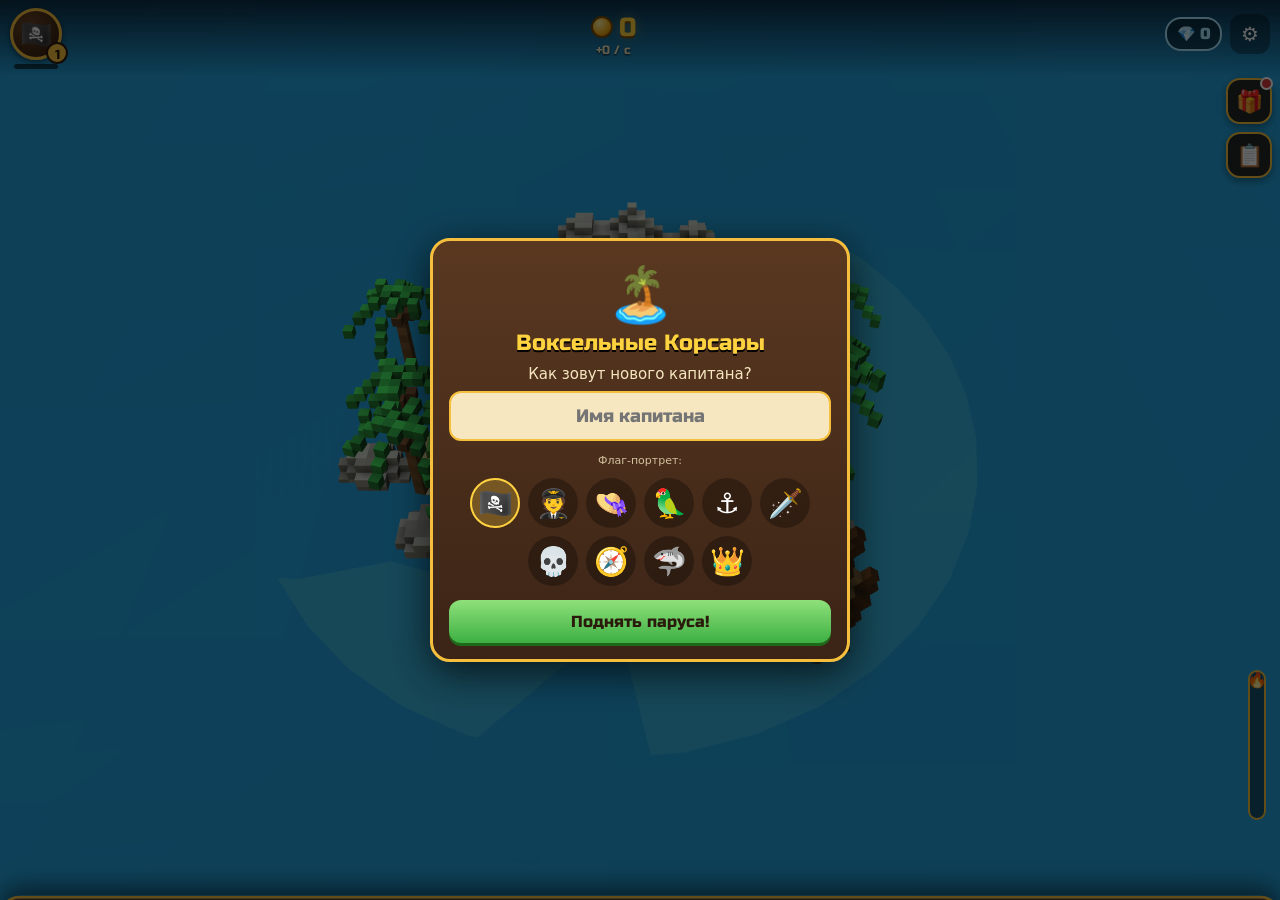
==== voxel-corsairs/android/app/src/main/assets/index.html @ b0c82ed8 "Add Voxel Corsairs: voxel pirate clicker/strategy game for Android A WebGL (three.js) game in a WebV" ====
<!doctype html>
<html lang="ru">
<head>
  <meta charset="utf-8">
  <meta name="viewport" content="width=device-width, initial-scale=1, maximum-scale=1, user-scalable=no, viewport-fit=cover">
  <title>Воксельные Корсары</title>
  <link rel="stylesheet" href="css/style.css">
</head>
<body>
  <canvas id="gl"></canvas>
  <div id="fx"></div>

  <div id="hud" class="hidden">
    <div id="topbar">
      <button id="cap-btn" class="cap" data-act="tab:captain">
        <span class="ava" id="hud-ava">🏴‍☠️</span>
        <span class="lvl" id="hud-lvl">1</span>
        <span class="xpbar"><i id="hud-xp"></i></span>
      </button>
      <div class="gold">
        <div class="row"><span class="coin"></span><b id="hud-gold">0</b></div>
        <small id="hud-gps">0 / с</small>
      </div>
      <button class="pearls" data-act="tab:shop"><span>💎</span><b id="hud-pearls">0</b></button>
      <button id="btn-settings" class="icon-btn" data-act="settings">⚙️</button>
    </div>
    <button id="objective" data-act="objective"></button>
    <div id="boosts"></div>
    <div id="side">
      <button class="side-btn" id="btn-daily" data-act="daily">🎁<i class="dot hidden"></i></button>
      <button class="side-btn" id="btn-quests" data-act="quests">📋<i class="dot hidden"></i></button>
      <button class="side-btn hidden" id="btn-build" data-act="buildmode">🏗️</button>
    </div>
    <div id="frenzy"><i></i><span>🔥</span></div>
    <div id="tap-hint" class="hidden">👆 Тапайте по острову!</div>
  </div>

  <nav id="tabs" class="hidden">
    <button data-tab="island"><span>🏝️</span>Остров</button>
    <button data-tab="ship"><span>⛵</span>Корабль</button>
    <button data-tab="map"><span>🗺️</span>Карта</button>
    <button data-tab="captain"><span>🏴‍☠️</span>Капитан</button>
    <button data-tab="shop"><span>🛒</span>Лавка</button>
    <button data-tab="duel"><span>⚔️</span>Дуэль</button>
  </nav>

  <section id="panel" class="sheet">
    <header>
      <h2 id="panel-title"></h2>
      <button class="icon-btn" data-act="close">✕</button>
    </header>
    <div id="panel-sub" class="subtabs"></div>
    <div id="panel-body" class="body"></div>
  </section>

  <div id="battle-ui" class="hidden"></div>
  <div id="dialogue" class="hidden"></div>
  <div id="modals"></div>
  <div id="toasts"></div>

  <div id="loading">
    <div class="logo">ВОКСЕЛЬНЫЕ<br><span>КОРСАРЫ</span></div>
    <div class="spinner"></div>
    <div id="load-msg">Поднимаем паруса…</div>
  </div>

  <script src="lib/three.min.js"></script>
  <script src="js/util.js"></script>
  <script src="js/data.js"></script>
  <script src="js/story.js"></script>
  <script src="js/state.js"></script>
  <script src="js/combat.js"></script>
  <script src="js/voxel.js"></script>
  <script src="js/models.js"></script>
  <script src="js/scene.js"></script>
  <script src="js/audio.js"></script>
  <script src="js/net.js"></script>
  <script src="js/ui.js"></script>
  <script src="js/panels.js"></script>
  <script src="js/battle.js"></script>
  <script src="js/events.js"></script>
  <script src="js/duel.js"></script>
  <script src="js/game.js"></script>
</body>
</html>
---- voxel-corsairs/android/app/src/main/assets/css/style.css ----
@font-face {
  font-family: 'Russo';
  src: url('../fonts/RussoOne-Regular.ttf') format('truetype');
  font-display: block;
}

:root {
  --bg: #0a1a2f;
  --wood: #4a2e1b;
  --wood2: #2d1a0e;
  --wood3: #6b4423;
  --paper: #f6e7c1;
  --paper2: #e9d3a1;
  --ink: #2a1a0c;
  --ink2: #5a4128;
  --gold: #f5be3c;
  --gold2: #ffd23f;
  --red: #d63a3a;
  --green: #3cb043;
  --blue: #3a7bd5;
  --pearl: #a8e6ff;
  --tabs-h: 62px;
  --safe-t: env(safe-area-inset-top, 0px);
  --safe-b: env(safe-area-inset-bottom, 0px);
}

* { box-sizing: border-box; -webkit-tap-highlight-color: transparent; }
html, body {
  margin: 0; padding: 0; width: 100%; height: 100%; overflow: hidden;
  background: var(--bg); color: #fff;
  font-family: Roboto, 'Segoe UI', system-ui, sans-serif; font-size: 15px;
  user-select: none; -webkit-user-select: none; touch-action: none;
  overscroll-behavior: none;
}
button { font-family: inherit; font-size: inherit; color: inherit; background: none; border: 0; padding: 0; cursor: pointer; }
.hidden { display: none !important; }
.r { font-family: 'Russo', sans-serif; letter-spacing: 0.3px; }

#gl { position: fixed; inset: 0; width: 100%; height: 100%; display: block; touch-action: none; }
#fx { position: fixed; inset: 0; pointer-events: none; overflow: hidden; z-index: 5; }

/* ---------------------------------------------------------------- HUD */
#hud { position: fixed; inset: 0; pointer-events: none; z-index: 10; }
#hud button, #hud .gold { pointer-events: auto; }
#topbar {
  position: absolute; left: 0; right: 0; top: 0;
  padding: calc(var(--safe-t) + 8px) 10px 18px;
  display: flex; align-items: center; gap: 8px;
  background: linear-gradient(rgba(5, 14, 28, 0.78), rgba(5, 14, 28, 0));
}
.cap { position: relative; width: 52px; height: 52px; flex: none; }
.cap .ava {
  position: absolute; inset: 0; border-radius: 50%; display: grid; place-items: center; font-size: 26px;
  background: radial-gradient(circle at 35% 30%, #6b4423, #2d1a0e); border: 3px solid var(--gold);
  box-shadow: 0 2px 6px rgba(0, 0, 0, 0.5);
}
.cap .lvl {
  position: absolute; right: -6px; bottom: -4px; min-width: 22px; height: 22px; padding: 0 4px; border-radius: 11px;
  background: var(--gold); color: var(--ink); font: 13px/22px 'Russo', sans-serif; text-align: center; border: 2px solid var(--wood2);
}
.cap .xpbar { position: absolute; left: 4px; right: 4px; bottom: -9px; height: 5px; border-radius: 3px; background: rgba(0, 0, 0, 0.6); overflow: hidden; }
.cap .xpbar i { display: block; height: 100%; width: 0; background: linear-gradient(90deg, #7dff9a, #3cb043); }
.gold { flex: 1; min-width: 0; text-align: center; }
.gold .row { display: flex; justify-content: center; align-items: center; gap: 6px; }
.gold b { font: 26px 'Russo', sans-serif; color: var(--gold2); text-shadow: 0 2px 0 #7a4a00, 0 0 12px rgba(255, 190, 60, 0.35); white-space: nowrap; }
.gold small { display: block; color: #fff3c4; font: 12px 'Russo', sans-serif; opacity: 0.9; text-shadow: 0 1px 2px #000; }
.coin { width: 22px; height: 22px; border-radius: 50%; background: radial-gradient(circle at 35% 30%, #fff2a0, #f0b020 55%, #b07400); border: 2px solid #7a4a00; flex: none; }
.pearls {
  display: flex; align-items: center; gap: 4px; padding: 6px 10px; border-radius: 16px;
  background: rgba(0, 0, 0, 0.45); border: 2px solid var(--pearl); font: 15px 'Russo', sans-serif; color: var(--pearl);
}
.icon-btn { width: 40px; height: 40px; border-radius: 12px; display: grid; place-items: center; font-size: 20px; background: rgba(0, 0, 0, 0.35); }

#objective {
  position: absolute; left: 10px; right: 64px; top: calc(var(--safe-t) + 78px);
  display: flex; align-items: center; gap: 8px; padding: 7px 10px; border-radius: 12px; text-align: left;
  background: rgba(36, 22, 10, 0.86); border: 2px solid var(--gold); color: #fff; font-size: 13px;
  box-shadow: 0 3px 8px rgba(0, 0, 0, 0.4);
}
#objective .ico { font-size: 20px; }
#objective .t { flex: 1; min-width: 0; }
#objective .t b { display: block; color: var(--gold2); font: 12px 'Russo', sans-serif; white-space: nowrap; overflow: hidden; text-overflow: ellipsis; }
#objective .t span { display: block; white-space: nowrap; overflow: hidden; text-overflow: ellipsis; }
#objective .go { padding: 5px 9px; border-radius: 9px; background: var(--gold); color: var(--ink); font: 12px 'Russo', sans-serif; flex: none; }
#objective.done { border-color: #7dff9a; animation: pulse 1s infinite; }
#objective .bar { height: 4px; background: rgba(255, 255, 255, 0.15); border-radius: 2px; margin-top: 3px; overflow: hidden; }
#objective .bar i { display: block; height: 100%; background: var(--gold2); }

#boosts { position: absolute; left: 10px; top: calc(var(--safe-t) + 136px); display: flex; flex-direction: column; gap: 6px; }
.boost { display: flex; align-items: center; gap: 4px; padding: 3px 8px; border-radius: 10px; background: rgba(0, 0, 0, 0.55); border: 1px solid var(--gold); font: 12px 'Russo', sans-serif; color: var(--gold2); }

#side { position: absolute; right: 8px; top: calc(var(--safe-t) + 78px); display: flex; flex-direction: column; gap: 8px; }
.side-btn { position: relative; width: 46px; height: 46px; border-radius: 14px; font-size: 22px; background: rgba(36, 22, 10, 0.86); border: 2px solid var(--gold); box-shadow: 0 3px 8px rgba(0, 0, 0, 0.4); }
.dot { position: absolute; right: -3px; top: -3px; width: 13px; height: 13px; border-radius: 50%; background: var(--red); border: 2px solid #fff; }
#frenzy {
  position: absolute; right: 14px; bottom: calc(var(--tabs-h) + var(--safe-b) + 18px); width: 18px; height: 150px;
  border-radius: 9px; background: rgba(0, 0, 0, 0.5); border: 2px solid var(--gold); overflow: hidden;
}
#frenzy i { position: absolute; left: 0; right: 0; bottom: 0; height: 0; background: linear-gradient(0deg, #ff6a2b, #ffd23f); transition: height 0.15s; }
#frenzy span { position: absolute; left: -3px; top: -2px; font-size: 16px; }
#frenzy.on { box-shadow: 0 0 18px #ff9b2a; animation: pulse 0.5s infinite; }
#tap-hint {
  position: absolute; left: 50%; top: 52%; transform: translateX(-50%);
  padding: 10px 16px; border-radius: 16px; background: rgba(0, 0, 0, 0.6); font: 16px 'Russo', sans-serif; color: var(--gold2);
  animation: bob 1.2s ease-in-out infinite; white-space: nowrap;
}
@keyframes bob { 0%, 100% { transform: translate(-50%, 0); } 50% { transform: translate(-50%, -8px); } }
@keyframes pulse { 0%, 100% { filter: brightness(1); } 50% { filter: brightness(1.35); } }

/* ---------------------------------------------------------------- tabs */
#tabs {
  position: fixed; left: 0; right: 0; bottom: 0; z-index: 30; height: calc(var(--tabs-h) + var(--safe-b));
  padding-bottom: var(--safe-b); display: flex;
  background: linear-gradient(#5a3820, #2d1a0e); border-top: 3px solid var(--gold);
  box-shadow: 0 -4px 12px rgba(0, 0, 0, 0.5);
}
#tabs button { flex: 1; display: flex; flex-direction: column; align-items: center; justify-content: center; font-size: 10.5px; color: #e8d3a1; gap: 1px; position: relative; }
#tabs button span { font-size: 22px; line-height: 26px; }
#tabs button.active { color: var(--gold2); background: linear-gradient(rgba(255, 210, 63, 0.18), rgba(255, 210, 63, 0)); }
#tabs button.active::before { content: ''; position: absolute; top: 0; left: 20%; right: 20%; height: 3px; background: var(--gold2); border-radius: 0 0 3px 3px; }
#tabs button.locked { opacity: 0.35; }
#tabs button.attn::after { content: ''; position: absolute; top: 6px; right: 22%; width: 10px; height: 10px; border-radius: 50%; background: var(--red); border: 2px solid #fff; }

/* ---------------------------------------------------------------- panel sheet */
.sheet {
  position: fixed; left: 0; right: 0; z-index: 25;
  bottom: calc(var(--tabs-h) + var(--safe-b)); height: 64%; max-height: calc(100% - var(--tabs-h) - var(--safe-b) - var(--safe-t) - 70px);
  display: flex; flex-direction: column;
  background: linear-gradient(#5a3820, #3b2416 40px), repeating-linear-gradient(0deg, #3b2416 0 34px, #34200f 34px 36px);
  background-blend-mode: normal;
  border-top: 3px solid var(--gold); border-radius: 20px 20px 0 0;
  box-shadow: 0 -8px 24px rgba(0, 0, 0, 0.55);
  transform: translateY(110%); transition: transform 0.25s ease-out;
}
.sheet.open { transform: translateY(0); }
.sheet.tall { height: 82%; }
.sheet header { display: flex; align-items: center; padding: 10px 12px 6px 16px; gap: 8px; }
.sheet h2 { flex: 1; margin: 0; font: 20px 'Russo', sans-serif; color: var(--gold2); text-shadow: 0 2px 0 #000; }
.sheet .body { flex: 1; overflow-y: auto; padding: 4px 10px 16px; -webkit-overflow-scrolling: touch; touch-action: pan-y; }
.subtabs { display: flex; gap: 6px; padding: 0 10px 6px; overflow-x: auto; }
.subtabs:empty { display: none; }
.subtabs button { padding: 6px 12px; border-radius: 12px; background: rgba(0, 0, 0, 0.3); color: #e8d3a1; font: 13px 'Russo', sans-serif; white-space: nowrap; }
.subtabs button.active { background: var(--gold); color: var(--ink); }

/* ---------------------------------------------------------------- cards & buttons */
.card {
  background: linear-gradient(var(--paper), var(--paper2)); color: var(--ink); border-radius: 14px; padding: 10px;
  margin: 8px 0; box-shadow: 0 3px 0 #1d1007, 0 4px 10px rgba(0, 0, 0, 0.35); position: relative;
}
.card.dark { background: rgba(0, 0, 0, 0.32); color: #f6e7c1; box-shadow: none; border: 1px solid rgba(255, 210, 63, 0.25); }
.card.locked { filter: grayscale(0.9) brightness(0.75); }
.card.hl { box-shadow: 0 0 0 3px var(--gold2), 0 4px 10px rgba(0, 0, 0, 0.35); }
.row { display: flex; align-items: center; gap: 10px; }
.grow { flex: 1; min-width: 0; }
.ico-big { width: 48px; height: 48px; border-radius: 12px; display: grid; place-items: center; font-size: 28px; background: rgba(90, 56, 32, 0.18); flex: none; position: relative; }
.ico-big .badge { position: absolute; right: -6px; bottom: -6px; background: var(--wood); color: var(--gold2); font: 11px/18px 'Russo', sans-serif; padding: 0 5px; border-radius: 9px; border: 1px solid var(--gold); }
.name { font: 15px 'Russo', sans-serif; }
.sub { font-size: 12.5px; color: var(--ink2); line-height: 1.3; }
.card.dark .sub { color: #d9c49a; }
.tag { display: inline-block; font-size: 11px; padding: 1px 6px; border-radius: 6px; background: rgba(0, 0, 0, 0.1); margin-right: 4px; }
.tag.g { background: #cdeec0; color: #1e5a12; }
.tag.y { background: #ffe9a8; color: #6a4a00; }
.tag.b { background: #cde4ff; color: #123a6a; }
.tag.r { background: #ffd0cc; color: #7a1010; }
.btn {
  display: inline-flex; align-items: center; justify-content: center; gap: 4px; min-width: 76px; padding: 8px 10px; border-radius: 12px;
  background: linear-gradient(#ffd96a, #f0a820); color: var(--ink); font: 14px 'Russo', sans-serif;
  box-shadow: 0 3px 0 #8a5a00; white-space: nowrap; flex: none;
}
.btn:active { transform: translateY(2px); box-shadow: 0 1px 0 #8a5a00; }
.btn.disabled, .btn:disabled { background: linear-gradient(#b9ad95, #8f846f); box-shadow: 0 3px 0 #5a5246; color: #3d362c; }
.btn.green { background: linear-gradient(#8fe07a, #3cb043); box-shadow: 0 3px 0 #1e6a1a; }
.btn.red { background: linear-gradient(#ff8a7a, #d63a3a); box-shadow: 0 3px 0 #7a1010; color: #fff; }
.btn.blue { background: linear-gradient(#9fd0ff, #3a7bd5); box-shadow: 0 3px 0 #123a6a; color: #fff; }
.btn.pearl { background: linear-gradient(#d8f4ff, #7fcff5); box-shadow: 0 3px 0 #2a6a8a; }
.btn.small { min-width: 0; padding: 5px 8px; font-size: 12px; }
.btn.wide { width: 100%; padding: 12px; font-size: 16px; }
.btn .c { font-size: 12px; }
.mini { font-size: 11px; opacity: 0.8; }
.bar { height: 8px; border-radius: 4px; background: rgba(0, 0, 0, 0.18); overflow: hidden; }
.bar i { display: block; height: 100%; background: linear-gradient(90deg, #ffd23f, #f0a820); }
.bar.hp i { background: linear-gradient(90deg, #7dff9a, #3cb043); }
.bar.red i { background: linear-gradient(90deg, #ff8a7a, #d63a3a); }
.bar.blue i { background: linear-gradient(90deg, #9fd0ff, #3a7bd5); }
.grid2 { display: grid; grid-template-columns: 1fr 1fr; gap: 8px; }
.grid3 { display: grid; grid-template-columns: repeat(3, 1fr); gap: 8px; }
.stat { background: rgba(90, 56, 32, 0.12); border-radius: 10px; padding: 6px 8px; font-size: 12px; }
.stat b { display: block; font: 15px 'Russo', sans-serif; }
.section-title { font: 14px 'Russo', sans-serif; color: var(--gold2); margin: 14px 4px 4px; display: flex; justify-content: space-between; align-items: center; }
.toggle-row { display: flex; gap: 6px; }
.toggle-row button { padding: 5px 10px; border-radius: 10px; background: rgba(0, 0, 0, 0.3); color: #e8d3a1; font: 12px 'Russo', sans-serif; }
.toggle-row button.active { background: var(--gold); color: var(--ink); }
.empty { text-align: center; opacity: 0.7; padding: 18px; }

/* island layout grid */
.plots { display: grid; grid-template-columns: repeat(4, 1fr); gap: 6px; margin: 8px 0; }
.plot {
  aspect-ratio: 1; border-radius: 12px; display: flex; flex-direction: column; align-items: center; justify-content: center;
  background: #5aa743; border: 2px solid #3d7a2a; font-size: 26px; position: relative; color: #fff;
}
.plot.shore { background: #e3cc8e; border-color: #b99a52; }
.plot.locked { background: #3a2a1a; border-color: #2a1a0e; font-size: 12px; color: #d9c49a; }
.plot.sel { box-shadow: 0 0 0 3px var(--gold2); animation: pulse 0.8s infinite; }
.plot.target { box-shadow: 0 0 0 3px #7dff9a; }
.plot small { font: 10px 'Russo', sans-serif; position: absolute; bottom: 2px; color: var(--ink); }
.plot .syn { position: absolute; top: 2px; right: 4px; font: 10px 'Russo', sans-serif; color: #fff; text-shadow: 0 1px 2px #000; }

/* ship deck slots */
.slots { display: flex; gap: 6px; flex-wrap: wrap; }
.slot { width: 52px; height: 52px; border-radius: 12px; border: 2px dashed #a08050; display: grid; place-items: center; font-size: 26px; background: rgba(90, 56, 32, 0.12); position: relative; }
.slot.full { border-style: solid; border-color: var(--wood3); background: rgba(255, 210, 63, 0.25); }
.slot small { position: absolute; bottom: -2px; right: 2px; font: 10px 'Russo', sans-serif; }

/* map */
#map-canvas { width: 100%; border-radius: 14px; display: block; touch-action: none; }
.exp-slot .bar { margin-top: 6px; }

/* talents */
.talent { display: flex; align-items: center; gap: 8px; padding: 6px; border-radius: 10px; background: rgba(90, 56, 32, 0.1); margin: 5px 0; }
.talent .pips { display: flex; gap: 2px; margin-top: 3px; flex-wrap: wrap; }
.talent .pips i { width: 9px; height: 5px; border-radius: 2px; background: rgba(0, 0, 0, 0.2); }
.talent .pips i.on { background: var(--gold); }
.shards { display: flex; gap: 6px; justify-content: center; margin: 6px 0; }
.shard { width: 34px; height: 44px; clip-path: polygon(50% 0, 100% 35%, 80% 100%, 20% 100%, 0 35%); background: #3a2a1a; opacity: 0.5; }
.shard.on { opacity: 1; box-shadow: 0 0 12px #fff; }

/* ---------------------------------------------------------------- dialogue */
#dialogue {
  position: fixed; left: 8px; right: 8px; bottom: calc(var(--safe-b) + 12px); z-index: 60;
  background: linear-gradient(var(--paper), var(--paper2)); color: var(--ink); border-radius: 18px; padding: 14px 14px 12px 88px;
  min-height: 120px; border: 3px solid var(--wood3); box-shadow: 0 6px 24px rgba(0, 0, 0, 0.6);
}
#dialogue .por {
  position: absolute; left: 10px; top: -22px; width: 70px; height: 70px; border-radius: 50%; display: grid; place-items: center; font-size: 40px;
  background: radial-gradient(circle at 35% 30%, #fff8e0, #d9b46a); border: 4px solid var(--wood3); box-shadow: 0 4px 10px rgba(0, 0, 0, 0.4);
}
#dialogue .who { font: 15px 'Russo', sans-serif; margin-bottom: 4px; }
#dialogue .txt { font-size: 15.5px; line-height: 1.38; min-height: 64px; }
#dialogue .nav { display: flex; justify-content: space-between; align-items: center; margin-top: 6px; font-size: 12px; color: var(--ink2); }
#dialogue .skip { padding: 4px 10px; border-radius: 8px; background: rgba(0, 0, 0, 0.08); font: 12px 'Russo', sans-serif; }
#dialogue .chapter { position: absolute; right: 12px; top: -14px; background: var(--wood); color: var(--gold2); font: 11px 'Russo', sans-serif; padding: 3px 10px; border-radius: 10px; border: 2px solid var(--gold); }
#dialogue-dim { position: fixed; inset: 0; z-index: 55; background: rgba(0, 0, 0, 0.35); }

/* ---------------------------------------------------------------- modals & toasts */
#modals { position: fixed; inset: 0; z-index: 70; pointer-events: none; }
.modal-wrap { position: absolute; inset: 0; background: rgba(0, 0, 0, 0.6); display: flex; align-items: center; justify-content: center; padding: 18px; pointer-events: auto; animation: fadein 0.15s; }
.modal {
  width: 100%; max-width: 420px; max-height: 88%; overflow-y: auto; border-radius: 20px; padding: 18px 16px 16px;
  background: linear-gradient(#5a3820, #3b2416); border: 3px solid var(--gold); box-shadow: 0 10px 40px rgba(0, 0, 0, 0.7); text-align: center;
  animation: popin 0.2s ease-out;
}
.modal h3 { margin: 0 0 8px; font: 22px 'Russo', sans-serif; color: var(--gold2); text-shadow: 0 2px 0 #000; }
.modal p { margin: 6px 0; line-height: 1.4; color: #f6e7c1; }
.modal .big { font: 30px 'Russo', sans-serif; color: var(--gold2); margin: 8px 0; }
.modal .icon { font-size: 54px; margin: 4px 0; }
.modal .btns { display: flex; gap: 8px; justify-content: center; margin-top: 14px; flex-wrap: wrap; }
.modal input[type=text] {
  width: 100%; padding: 12px; border-radius: 12px; border: 2px solid var(--gold); background: var(--paper); color: var(--ink);
  font: 18px 'Russo', sans-serif; text-align: center; user-select: text; -webkit-user-select: text;
}
.modal textarea { width: 100%; height: 90px; border-radius: 10px; font-size: 11px; user-select: text; -webkit-user-select: text; }
.modal .avatars { display: flex; flex-wrap: wrap; gap: 8px; justify-content: center; margin: 10px 0; }
.modal .avatars button { width: 50px; height: 50px; border-radius: 50%; font-size: 28px; background: rgba(0, 0, 0, 0.3); border: 2px solid transparent; }
.modal .avatars button.sel { border-color: var(--gold2); background: rgba(255, 210, 63, 0.25); }
.loot { display: flex; flex-wrap: wrap; gap: 8px; justify-content: center; margin: 10px 0; }
.loot div { background: rgba(0, 0, 0, 0.3); border-radius: 12px; padding: 6px 10px; font: 15px 'Russo', sans-serif; color: var(--gold2); }
@keyframes fadein { from { opacity: 0; } }
@keyframes popin { from { transform: scale(0.85); opacity: 0; } }
#toasts { position: fixed; left: 0; right: 0; top: calc(var(--safe-t) + 132px); z-index: 80; display: flex; flex-direction: column; align-items: center; gap: 6px; pointer-events: none; }
.toast {
  max-width: 88%; padding: 7px 12px; border-radius: 14px; background: rgba(36, 22, 10, 0.94); border: 2px solid var(--gold);
  font-size: 13px; color: #fff; box-shadow: 0 4px 12px rgba(0, 0, 0, 0.5); animation: toastin 0.25s ease-out; text-align: center;
}
.toast.ach { border-color: #7dff9a; }
.toast.bad { border-color: var(--red); }
@keyframes toastin { from { transform: translateY(-14px); opacity: 0; } }

/* ---------------------------------------------------------------- floaters */
.floater { position: absolute; font: 18px 'Russo', sans-serif; color: var(--gold2); text-shadow: 0 2px 0 #6a3a00, 0 0 6px #000; white-space: nowrap; transform: translate(-50%, -50%); animation: floatup 0.9s ease-out forwards; }
.floater.crit { font-size: 26px; color: #ff9b2a; }
.floater.dmg { color: #ff6a5a; text-shadow: 0 2px 0 #4a0000; }
.floater.heal { color: #7dff9a; }
.floater.pearl { color: var(--pearl); }
.floater.miss { color: #cfefff; font-size: 15px; }
@keyframes floatup { 0% { opacity: 0; margin-top: 0; } 15% { opacity: 1; } 100% { opacity: 0; margin-top: -70px; } }

/* ---------------------------------------------------------------- battle */
#battle-ui { position: fixed; inset: 0; z-index: 40; pointer-events: none; }
#battle-ui .bcard {
  position: absolute; left: 10px; right: 10px; padding: 8px 10px; border-radius: 14px; background: rgba(12, 18, 30, 0.78);
  border: 2px solid rgba(255, 210, 63, 0.6); pointer-events: auto;
}
#battle-ui .foe { top: calc(var(--safe-t) + 8px); border-color: rgba(255, 110, 90, 0.7); }
#battle-ui .me { bottom: calc(var(--safe-b) + 148px); }
.bcard .row { gap: 8px; }
.bcard .nm { font: 14px 'Russo', sans-serif; white-space: nowrap; overflow: hidden; text-overflow: ellipsis; }
.bcard .lv { font: 11px 'Russo', sans-serif; color: var(--gold2); }
.bcard .hpbar { height: 14px; border-radius: 7px; background: rgba(255, 255, 255, 0.12); overflow: hidden; margin-top: 4px; position: relative; }
.bcard .hpbar i { position: absolute; left: 0; top: 0; bottom: 0; background: linear-gradient(#8fe07a, #2e9a35); transition: width 0.2s; }
.bcard.foe .hpbar i { background: linear-gradient(#ff8a7a, #c62a2a); }
.bcard .hpbar span { position: absolute; inset: 0; text-align: center; font: 10px/14px 'Russo', sans-serif; text-shadow: 0 1px 1px #000; }
.bcard .minis { display: flex; gap: 6px; margin-top: 4px; }
.bcard .minis div { flex: 1; font-size: 10px; display: flex; align-items: center; gap: 3px; }
.bcard .minis .bar { flex: 1; height: 5px; background: rgba(255, 255, 255, 0.12); }
.bcard .fxs { font-size: 14px; min-height: 16px; }
.reload { width: 42px; height: 42px; flex: none; position: relative; }
.reload svg { width: 42px; height: 42px; transform: rotate(-90deg); }
.reload span { position: absolute; inset: 0; display: grid; place-items: center; font-size: 18px; }
#battle-ui .controls { position: absolute; left: 8px; right: 8px; bottom: calc(var(--safe-b) + 8px); pointer-events: auto; }
.ammo-row, .abil-row { display: flex; gap: 6px; margin-top: 6px; }
.ammo-row button, .abil-row button {
  flex: 1; height: 54px; border-radius: 12px; background: rgba(12, 18, 30, 0.82); border: 2px solid rgba(255, 255, 255, 0.2);
  display: flex; flex-direction: column; align-items: center; justify-content: center; font-size: 10px; position: relative; overflow: hidden; color: #fff;
}
.ammo-row button span, .abil-row button span { font-size: 20px; line-height: 22px; }
.ammo-row button.active { border-color: var(--gold2); background: rgba(80, 60, 10, 0.85); }
.abil-row button .cd { position: absolute; left: 0; right: 0; bottom: 0; background: rgba(0, 0, 0, 0.65); }
.abil-row button .cdt { position: absolute; inset: 0; display: grid; place-items: center; font: 16px 'Russo', sans-serif; }
.abil-row button.ready { border-color: #7dff9a; }
.abil-row .flee { flex: 0 0 54px; }
#board-btn {
  position: absolute; left: 50%; bottom: calc(var(--safe-b) + 260px); transform: translateX(-50%); pointer-events: auto;
  padding: 12px 22px; border-radius: 18px; font: 20px 'Russo', sans-serif; color: #fff;
  background: linear-gradient(#ff8a7a, #c62a2a); border: 3px solid #ffd23f; box-shadow: 0 0 20px #ff5a3a; animation: pulse 0.6s infinite;
}
#qte {
  position: absolute; left: 50%; top: 40%; transform: translate(-50%, -50%); text-align: center; pointer-events: none;
  font: 34px 'Russo', sans-serif; color: #ffd23f; text-shadow: 0 3px 0 #000, 0 0 20px #ff5a3a; animation: pulse 0.3s infinite;
}
#qte small { display: block; font-size: 16px; color: #fff; }
.tap-tip { position: absolute; left: 50%; top: 46%; transform: translateX(-50%); font: 15px 'Russo', sans-serif; color: #fff; text-shadow: 0 2px 4px #000; opacity: 0.85; white-space: nowrap; }
.emotes { position: absolute; right: 8px; top: calc(var(--safe-t) + 110px); display: flex; flex-direction: column; gap: 6px; pointer-events: auto; }
.emotes button { padding: 6px 8px; border-radius: 10px; background: rgba(12, 18, 30, 0.8); font-size: 12px; border: 1px solid rgba(255, 255, 255, 0.25); }
.speech { position: absolute; padding: 6px 12px; border-radius: 14px; background: #fff; color: #000; font: 14px 'Russo', sans-serif; transform: translate(-50%, -100%); animation: floatup 2.2s ease-out forwards; white-space: nowrap; }

/* ---------------------------------------------------------------- loading */
#loading { position: fixed; inset: 0; z-index: 100; display: flex; flex-direction: column; align-items: center; justify-content: center; background: radial-gradient(circle at 50% 40%, #1b4a6e, #0a1a2f 70%); transition: opacity 0.5s; }
#loading .logo { font: 30px/1.1 'Russo', sans-serif; text-align: center; color: #fff; text-shadow: 0 4px 0 #000; }
#loading .logo span { font-size: 44px; color: var(--gold2); }
#loading .spinner { width: 46px; height: 46px; margin: 26px; border-radius: 50%; border: 5px solid rgba(255, 255, 255, 0.2); border-top-color: var(--gold2); animation: spin 0.9s linear infinite; }
#load-msg { color: #d9c49a; font-size: 14px; }
@keyframes spin { to { transform: rotate(360deg); } }

.flash-red { animation: flashred 0.3s; }
@keyframes flashred { 50% { box-shadow: inset 0 0 80px rgba(255, 0, 0, 0.5); } }
.vignette { position: fixed; inset: 0; pointer-events: none; z-index: 6; box-shadow: inset 0 0 120px rgba(255, 30, 0, 0); transition: box-shadow 0.2s; }
.vignette.hurt { box-shadow: inset 0 0 120px rgba(255, 30, 0, 0.55); }
.storm-overlay { position: fixed; inset: 0; pointer-events: none; z-index: 4; background: repeating-linear-gradient(105deg, rgba(200, 220, 255, 0.0) 0 14px, rgba(200, 220, 255, 0.18) 14px 15px); animation: rain 0.4s linear infinite; }
@keyframes rain { to { background-position: -30px 60px; } }
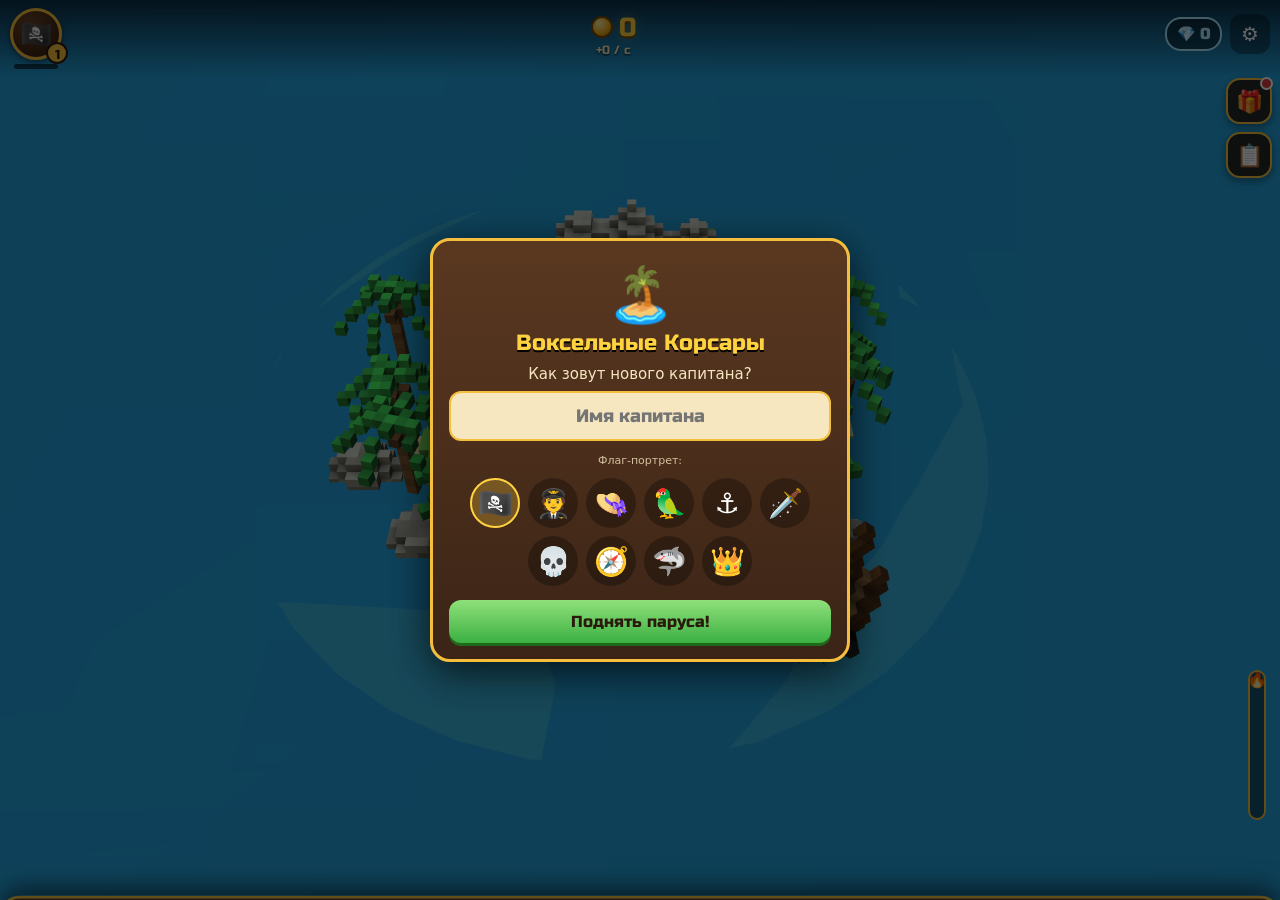
==== commit 7f57358c: "Voxel Corsairs: split the scene into modules, fixed island camera - scene.js keeps the renderer, par" ====
--- a/voxel-corsairs/android/app/src/main/assets/index.html
+++ b/voxel-corsairs/android/app/src/main/assets/index.html
@@ -73,6 +73,11 @@
   <script src="js/voxel.js"></script>
   <script src="js/models.js"></script>
   <script src="js/scene.js"></script>
+  <script src="js/sea.js"></script>
+  <script src="js/island.js"></script>
+  <script src="js/stage.js"></script>
+  <script src="js/people.js"></script>
+  <script src="js/life.js"></script>
   <script src="js/audio.js"></script>
   <script src="js/net.js"></script>
   <script src="js/ui.js"></script>
@@ -80,6 +85,7 @@
   <script src="js/battle.js"></script>
   <script src="js/events.js"></script>
   <script src="js/duel.js"></script>
+  <script src="js/iap.js"></script>
   <script src="js/game.js"></script>
 </body>
 </html>
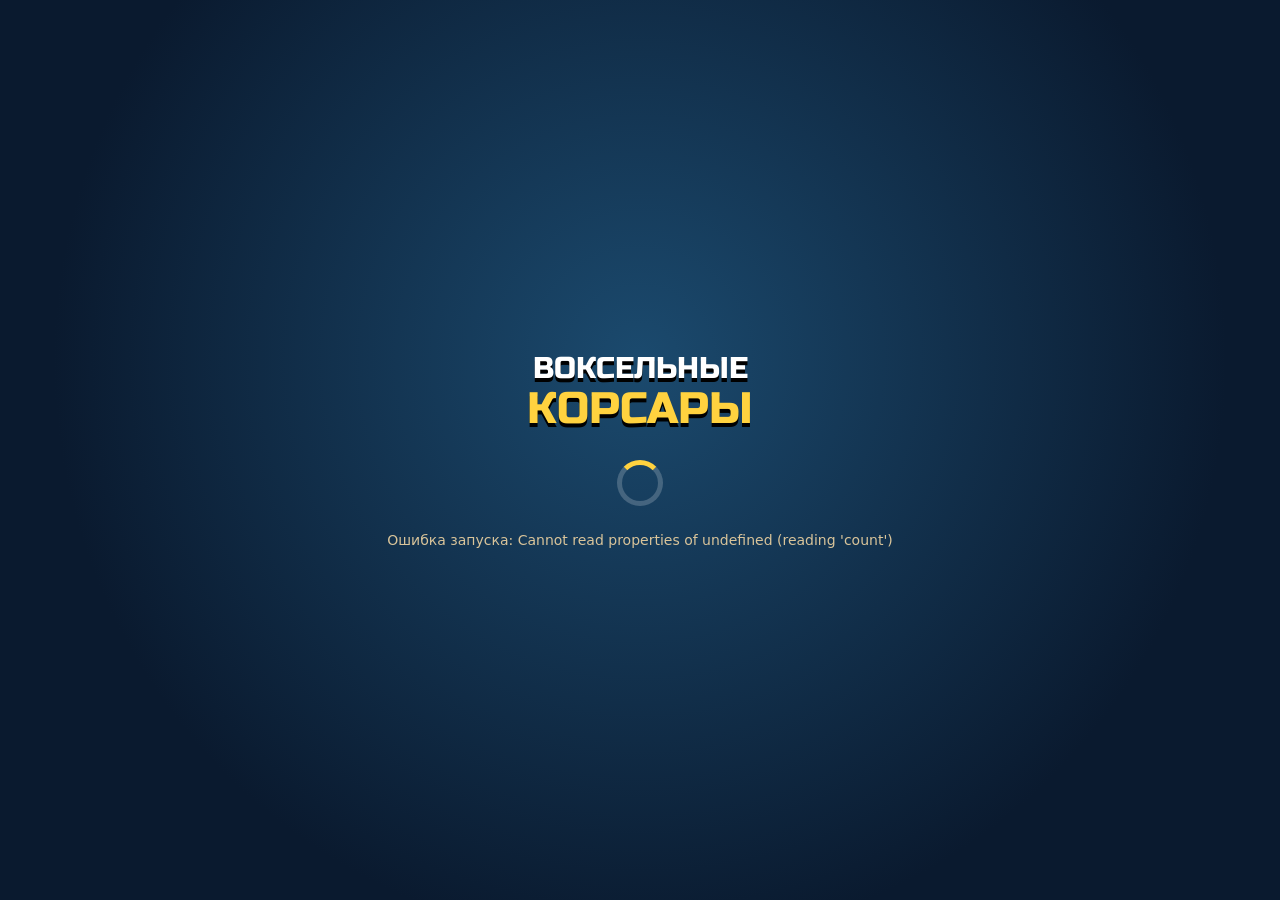
==== commit c83d18ea: "Voxel Corsairs: studio splash, talent reset timer, achievement help - Animated SG (Sanj Games) splas" ====
--- a/voxel-corsairs/android/app/src/main/assets/index.html
+++ b/voxel-corsairs/android/app/src/main/assets/index.html
@@ -7,6 +7,18 @@
   <link rel="stylesheet" href="css/style.css">
 </head>
 <body>
+  <!-- Studio splash (SG — Sanj Games) while the game boots; removed by js/splash.js -->
+  <div id="splash" aria-hidden="true">
+    <div class="sp-stage"><div class="sp-zoom">
+      <div class="sp-img"></div>
+      <div class="sp-glow"></div>
+      <div class="sp-halo"></div>
+      <div class="sp-sweep"></div>
+      <div class="sp-cubes"></div>
+    </div></div>
+    <div class="sp-load"><i></i></div>
+  </div>
+  <script src="js/splash.js"></script>
   <canvas id="gl"></canvas>
   <div id="fx"></div>
 
--- a/voxel-corsairs/android/app/src/main/assets/css/style.css
+++ b/voxel-corsairs/android/app/src/main/assets/css/style.css
@@ -347,3 +347,41 @@
 .vignette.hurt { box-shadow: inset 0 0 120px rgba(255, 30, 0, 0.55); }
 .storm-overlay { position: fixed; inset: 0; pointer-events: none; z-index: 4; background: repeating-linear-gradient(105deg, rgba(200, 220, 255, 0.0) 0 14px, rgba(200, 220, 255, 0.18) 14px 15px); animation: rain 0.4s linear infinite; }
 @keyframes rain { to { background-position: -30px 60px; } }
+
+/* ------------------------------------------------------------------ studio splash (SG — Sanj Games) */
+#splash { position: fixed; inset: 0; z-index: 400; background: #000; overflow: hidden; transition: opacity 0.7s ease, transform 0.7s ease; }
+#splash.out { opacity: 0; transform: scale(1.06); pointer-events: none; }
+/* The stage has the artwork's aspect ratio and covers the screen, so overlays use artwork percentages. */
+#splash .sp-stage { position: absolute; left: 50%; top: 50%; width: max(100vw, calc(100vh * 0.5628)); height: max(100vh, calc(100vw / 0.5628)); transform: translate(-50%, -50%); }
+#splash .sp-zoom { position: absolute; inset: 0; animation: spZoom 6s cubic-bezier(0.2, 0.7, 0.3, 1) both; }
+#splash .sp-img, #splash .sp-glow { position: absolute; inset: 0; background: url(../img/splash.jpg) center / 100% 100% no-repeat; }
+#splash .sp-img { animation: spIn 1.1s ease-out both; }
+#splash .sp-glow { background-image: url(../img/splash_glow.jpg); mix-blend-mode: screen; opacity: 0; animation: spPulse 2.6s ease-in-out 0.7s infinite; }
+#splash .sp-halo { position: absolute; left: 18%; right: 18%; top: 35%; height: 30%; background: radial-gradient(ellipse at center, rgba(57, 255, 106, 0.32), transparent 62%); mix-blend-mode: screen; opacity: 0; animation: spHalo 3.2s ease-in-out 0.9s infinite; }
+#splash .sp-sweep { position: absolute; left: 29%; width: 42%; top: 40%; height: 19%; overflow: hidden; mix-blend-mode: overlay; -webkit-mask-image: linear-gradient(transparent, #000 22%, #000 78%, transparent); mask-image: linear-gradient(transparent, #000 22%, #000 78%, transparent); }
+#splash .sp-sweep::before { content: ''; position: absolute; top: -10%; bottom: -10%; width: 30%; left: -45%; background: linear-gradient(105deg, transparent, rgba(255, 255, 255, 0.95), transparent); animation: spSweep 3.4s ease-in-out 1.3s infinite; }
+#splash .sp-cubes { position: absolute; inset: 0; }
+#splash .sp-cube { position: absolute; width: var(--s); height: var(--s); perspective: 260px; opacity: 0; animation: spDrift var(--d) linear var(--delay) infinite; }
+#splash .sp-cube.g::before { content: ''; position: absolute; inset: -90%; background: radial-gradient(circle, rgba(57, 255, 106, 0.55), transparent 62%); animation: spHalo 1.8s ease-in-out infinite; }
+#splash .c3 { position: absolute; inset: 0; transform-style: preserve-3d; animation: spSpin var(--r) linear infinite; }
+#splash .c3 i { position: absolute; inset: 0; background: var(--c); backface-visibility: hidden; }
+#splash .c3 i:nth-child(1) { transform: translateZ(calc(var(--s) / 2)); }
+#splash .c3 i:nth-child(2) { transform: rotateY(180deg) translateZ(calc(var(--s) / 2)); filter: brightness(0.55); }
+#splash .c3 i:nth-child(3) { transform: rotateY(90deg) translateZ(calc(var(--s) / 2)); filter: brightness(0.8); }
+#splash .c3 i:nth-child(4) { transform: rotateY(-90deg) translateZ(calc(var(--s) / 2)); filter: brightness(0.7); }
+#splash .c3 i:nth-child(5) { transform: rotateX(90deg) translateZ(calc(var(--s) / 2)); filter: brightness(1.15); }
+#splash .c3 i:nth-child(6) { transform: rotateX(-90deg) translateZ(calc(var(--s) / 2)); filter: brightness(0.45); }
+#splash .sp-load { position: absolute; left: 32%; right: 32%; bottom: calc(9% + env(safe-area-inset-bottom)); height: 3px; border-radius: 2px; background: rgba(255, 255, 255, 0.12); overflow: hidden; opacity: 0; transition: opacity 0.4s; }
+#splash.slow .sp-load { opacity: 1; }
+#splash .sp-load i { position: absolute; top: 0; bottom: 0; width: 35%; background: #39ff6a; box-shadow: 0 0 8px #39ff6a; animation: spLoad 1.1s ease-in-out infinite; }
+.card.ach { cursor: pointer; }
+.card.ach:active { transform: scale(0.985); }
+.card.ach .ach-how { color: #8a6a44; margin-top: 2px; line-height: 1.25; }
+@keyframes spIn { from { opacity: 0; filter: brightness(2.2) blur(6px); } to { opacity: 1; filter: none; } }
+@keyframes spZoom { from { transform: scale(1.12); } to { transform: scale(1); } }
+@keyframes spPulse { 0%, 100% { opacity: 0.15; } 50% { opacity: 0.85; } }
+@keyframes spHalo { 0%, 100% { opacity: 0.25; } 50% { opacity: 0.9; } }
+@keyframes spSweep { 0% { transform: translateX(0); } 55%, 100% { transform: translateX(560%); } }
+@keyframes spDrift { 0% { transform: translate(0, 0) scale(0.6); opacity: 0; } 12% { opacity: 1; } 80% { opacity: 1; } 100% { transform: translate(var(--dx), var(--dy)) scale(1.15); opacity: 0; } }
+@keyframes spSpin { from { transform: rotateX(-25deg) rotateY(0deg); } to { transform: rotateX(335deg) rotateY(720deg); } }
+@keyframes spLoad { 0% { left: -35%; } 100% { left: 100%; } }
